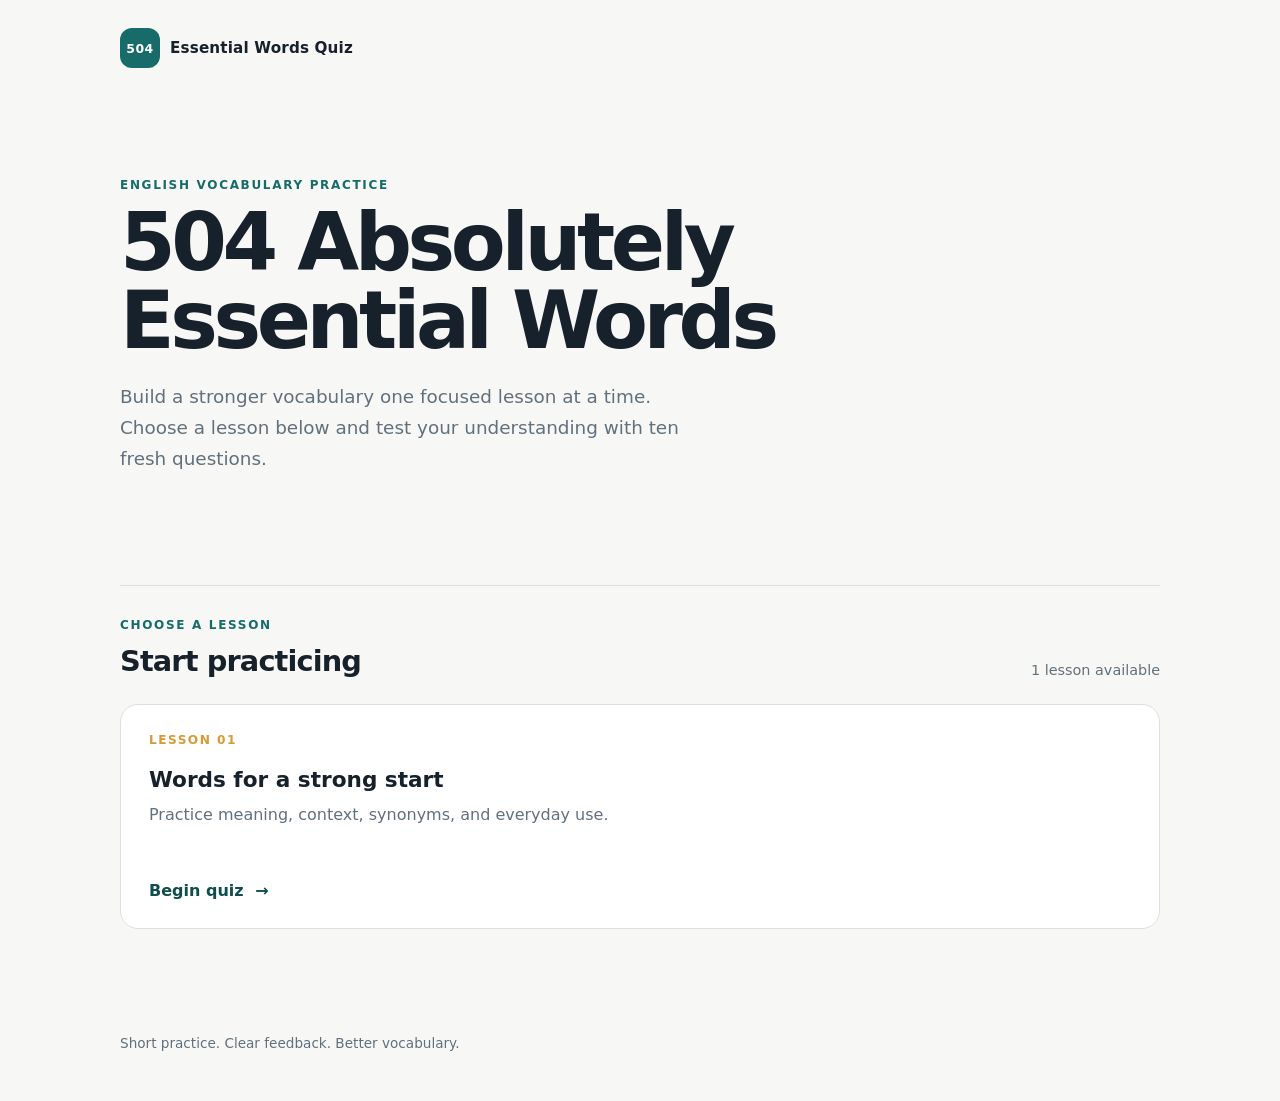
==== index.html @ dcb58831 "Add initial lesson files for vocabulary quiz application" ====
<!doctype html>
<html lang="en">
<head>
  <meta charset="utf-8">
  <meta name="viewport" content="width=device-width, initial-scale=1">
  <meta name="description" content="Practice essential English vocabulary with short, focused quizzes.">
  <title>Essential Words Quiz</title>
  <link rel="stylesheet" href="css/quiz.css">
</head>
<body>
  <main class="site-shell home-shell">
    <header class="site-header">
      <a class="brand" href="index.html" aria-label="Essential Words Quiz home">
        <span class="brand-mark" aria-hidden="true">504</span>
        <span>Essential Words Quiz</span>
      </a>
    </header>

    <section class="hero" aria-labelledby="page-title">
      <p class="eyebrow">English vocabulary practice</p>
      <h1 id="page-title">504 Absolutely Essential Words</h1>
      <p class="hero-copy">Build a stronger vocabulary one focused lesson at a time. Choose a lesson below and test your understanding with ten fresh questions.</p>
    </section>

    <section class="lesson-section" aria-labelledby="lessons-title">
      <div class="section-heading">
        <div>
          <p class="eyebrow">Choose a lesson</p>
          <h2 id="lessons-title">Start practicing</h2>
        </div>
        <span class="lesson-count">1 lesson available</span>
      </div>

      <div class="lesson-grid">
        <a class="lesson-card" href="quiz.html?lesson=1">
          <span class="lesson-number">Lesson 01</span>
          <h3>Words for a strong start</h3>
          <p>Practice meaning, context, synonyms, and everyday use.</p>
          <span class="card-link">Begin quiz <span aria-hidden="true">→</span></span>
        </a>
      </div>
    </section>

    <footer class="site-footer">
      <p>Short practice. Clear feedback. Better vocabulary.</p>
    </footer>
  </main>
</body>
</html>
---- css/quiz.css ----
:root {
  --ink: #17212b;
  --muted: #61707d;
  --paper: #f7f8f5;
  --card: #ffffff;
  --line: #d9e1e4;
  --accent: #176b68;
  --accent-dark: #0e4e4c;
  --accent-soft: #e4f1ef;
  --gold: #d79a34;
  --success: #176b48;
  --success-soft: #e7f5ed;
  --error: #a64138;
  --error-soft: #fbeceb;
  font-family: Inter, ui-sans-serif, system-ui, -apple-system, BlinkMacSystemFont, "Segoe UI", sans-serif;
  color: var(--ink);
  background: var(--paper);
}

* { box-sizing: border-box; }
body { margin: 0; min-width: 320px; background: var(--paper); }
a { color: inherit; }
.site-shell { width: min(100% - 40px, 1040px); margin: 0 auto; }
.site-header { display: flex; align-items: center; justify-content: space-between; padding: 28px 0; }
.brand { display: inline-flex; align-items: center; gap: 10px; color: var(--ink); font-size: .95rem; font-weight: 750; letter-spacing: .01em; text-decoration: none; }
.brand-mark { display: grid; width: 40px; height: 40px; place-items: center; border-radius: 12px; color: #fff; background: var(--accent); font-size: .78rem; letter-spacing: .04em; }
.back-link { color: var(--muted); font-size: .9rem; text-decoration: none; }
.back-link:hover, .back-link:focus-visible { color: var(--accent-dark); text-decoration: underline; }
.hero { max-width: 720px; padding: 82px 0 92px; }
.eyebrow { margin: 0 0 12px; color: var(--accent); font-size: .75rem; font-weight: 800; letter-spacing: .14em; text-transform: uppercase; }
h1, h2, h3, p { margin-top: 0; }
h1 { margin-bottom: 20px; font-size: clamp(2.4rem, 7vw, 5rem); letter-spacing: -.055em; line-height: .98; }
.hero-copy { max-width: 590px; color: var(--muted); font-size: 1.15rem; line-height: 1.7; }
.lesson-section { padding: 32px 0 84px; border-top: 1px solid var(--line); }
.section-heading { display: flex; align-items: end; justify-content: space-between; gap: 20px; margin-bottom: 26px; }
.section-heading h2 { margin-bottom: 0; font-size: 1.8rem; letter-spacing: -.03em; }
.lesson-count { color: var(--muted); font-size: .9rem; }
.lesson-grid { display: grid; grid-template-columns: repeat(auto-fit, minmax(250px, 1fr)); gap: 18px; }
.lesson-card { min-height: 225px; display: flex; flex-direction: column; padding: 28px; border: 1px solid var(--line); border-radius: 18px; background: var(--card); text-decoration: none; transition: border-color .2s ease, box-shadow .2s ease, transform .2s ease; }
.lesson-card:hover, .lesson-card:focus-visible { border-color: var(--accent); box-shadow: 0 12px 30px rgba(23, 33, 43, .08); transform: translateY(-2px); }
.lesson-number { color: var(--gold); font-size: .76rem; font-weight: 800; letter-spacing: .12em; text-transform: uppercase; }
.lesson-card h3 { margin: 20px 0 10px; font-size: 1.35rem; }
.lesson-card p { color: var(--muted); line-height: 1.6; }
.card-link { margin-top: auto; color: var(--accent-dark); font-weight: 750; }
.card-link span { display: inline-block; margin-left: 6px; transition: transform .2s ease; }
.lesson-card:hover .card-link span { transform: translateX(4px); }
.site-footer { padding: 22px 0 36px; color: var(--muted); font-size: .85rem; }
.quiz-shell { max-width: 780px; }
.quiz-intro { padding: 55px 0 34px; }
.quiz-intro h1 { margin-bottom: 12px; font-size: clamp(2rem, 5vw, 3.4rem); }
.quiz-intro p:last-child { margin-bottom: 0; color: var(--muted); line-height: 1.6; }
.quiz-card, .result-card { padding: clamp(24px, 5vw, 48px); border: 1px solid var(--line); border-radius: 22px; background: var(--card); box-shadow: 0 16px 40px rgba(23, 33, 43, .06); }
.quiz-meta { display: flex; justify-content: space-between; gap: 16px; color: var(--accent-dark); font-size: .85rem; font-weight: 800; }
.attempt-note { color: var(--muted); font-weight: 500; }
.progress-track { height: 6px; margin: 18px 0 48px; overflow: hidden; border-radius: 8px; background: #e7edef; }
.progress-bar { width: 10%; height: 100%; border-radius: inherit; background: var(--accent); transition: width .25s ease; }
.question-number { margin-bottom: 12px; color: var(--gold); font-size: .75rem; font-weight: 800; letter-spacing: .12em; text-transform: uppercase; }
.question-area h2 { max-width: 660px; margin-bottom: 28px; font-size: clamp(1.35rem, 3vw, 1.85rem); letter-spacing: -.025em; line-height: 1.3; }
.choices { display: grid; gap: 12px; }
.choice { width: 100%; display: flex; align-items: center; gap: 14px; padding: 15px 17px; border: 2px solid var(--line); border-radius: 12px; color: var(--ink); background: #fff; cursor: pointer; font: inherit; text-align: left; transition: border-color .15s ease, background .15s ease; }
.choice:hover:not(:disabled), .choice:focus-visible:not(:disabled) { border-color: var(--accent); background: #f6fbfa; }
.choice:disabled { cursor: default; }
.choice-marker { flex: 0 0 30px; display: grid; width: 30px; height: 30px; place-items: center; border: 1px solid #b8c5ca; border-radius: 50%; color: var(--muted); font-size: .82rem; font-weight: 800; }
.choice.is-selected { border-color: var(--accent); background: var(--accent-soft); }
.choice.is-correct { border-color: var(--success); background: var(--success-soft); }
.choice.is-correct .choice-marker { border-color: var(--success); color: var(--success); }
.choice.is-incorrect { border-color: var(--error); background: var(--error-soft); }
.choice.is-incorrect .choice-marker { border-color: var(--error); color: var(--error); }
.feedback { margin-top: 26px; padding: 18px 20px; border-left: 4px solid var(--accent); border-radius: 8px; background: #f4f8f7; line-height: 1.6; }
.feedback.is-correct { border-color: var(--success); background: var(--success-soft); }
.feedback.is-incorrect { border-color: var(--error); background: var(--error-soft); }
.feedback-title { margin: 0 0 7px; font-weight: 850; }
.feedback p { margin-bottom: 6px; }
.feedback p:last-child { margin-bottom: 0; }
.example-label { color: var(--muted); font-size: .9rem; }
.button { border: 0; border-radius: 10px; padding: 13px 20px; font: inherit; font-weight: 800; cursor: pointer; }
.button-primary { color: #fff; background: var(--accent); }
.button-primary:hover, .button-primary:focus-visible { background: var(--accent-dark); }
.next-button { margin-top: 24px; }
.result-card { margin: 20px 0 84px; text-align: center; }
.result-card h1 { margin-bottom: 28px; font-size: clamp(2.2rem, 6vw, 4rem); }
.score-display { padding: 24px; border-radius: 14px; background: var(--accent-soft); }
.score-display p { margin: 0; }
#correct-count { color: var(--accent-dark); font-weight: 800; }
#score-percent { margin-top: 7px; font-size: 2rem; font-weight: 850; }
#result-message { margin: 25px auto; max-width: 430px; color: var(--muted); line-height: 1.6; }
.noscript-message { margin: 30px 0; padding: 18px; border-radius: 10px; background: var(--error-soft); }
[hidden] { display: none !important; }
:focus-visible { outline: 3px solid var(--gold); outline-offset: 3px; }
@media (max-width: 580px) {
  .site-shell { width: min(100% - 28px, 1040px); }
  .site-header { padding: 18px 0; }
  .brand { font-size: .85rem; }
  .brand-mark { width: 34px; height: 34px; border-radius: 10px; }
  .hero { padding: 58px 0 65px; }
  .hero-copy { font-size: 1rem; }
  .section-heading { display: block; }
  .lesson-count { display: block; margin-top: 12px; }
  .quiz-intro { padding: 38px 0 25px; }
  .quiz-card, .result-card { padding: 22px 18px; border-radius: 16px; }
  .quiz-meta { align-items: start; flex-direction: column; gap: 7px; }
  .progress-track { margin-bottom: 34px; }
}
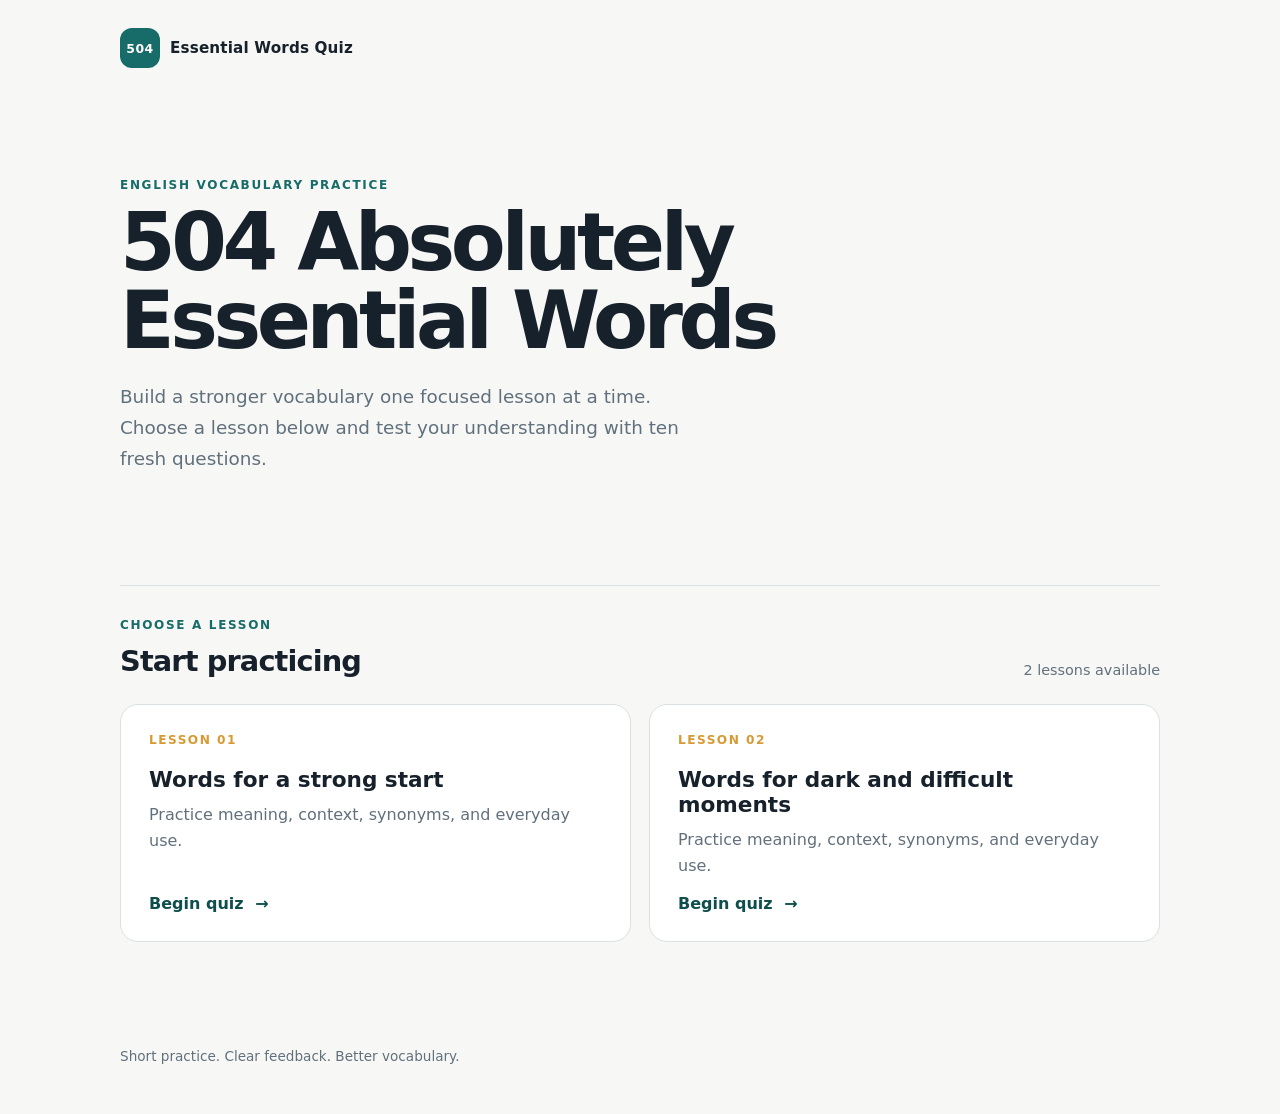
==== commit 6233ff82: "Add lesson 02" ====
--- a/index.html
+++ b/index.html
@@ -28,13 +28,20 @@
           <p class="eyebrow">Choose a lesson</p>
           <h2 id="lessons-title">Start practicing</h2>
         </div>
-        <span class="lesson-count">1 lesson available</span>
+        <span class="lesson-count">2 lessons available</span>
       </div>
 
       <div class="lesson-grid">
         <a class="lesson-card" href="quiz.html?lesson=1">
           <span class="lesson-number">Lesson 01</span>
           <h3>Words for a strong start</h3>
+          <p>Practice meaning, context, synonyms, and everyday use.</p>
+          <span class="card-link">Begin quiz <span aria-hidden="true">→</span></span>
+        </a>
+
+        <a class="lesson-card" href="quiz.html?lesson=2">
+          <span class="lesson-number">Lesson 02</span>
+          <h3>Words for dark and difficult moments</h3>
           <p>Practice meaning, context, synonyms, and everyday use.</p>
           <span class="card-link">Begin quiz <span aria-hidden="true">→</span></span>
         </a>
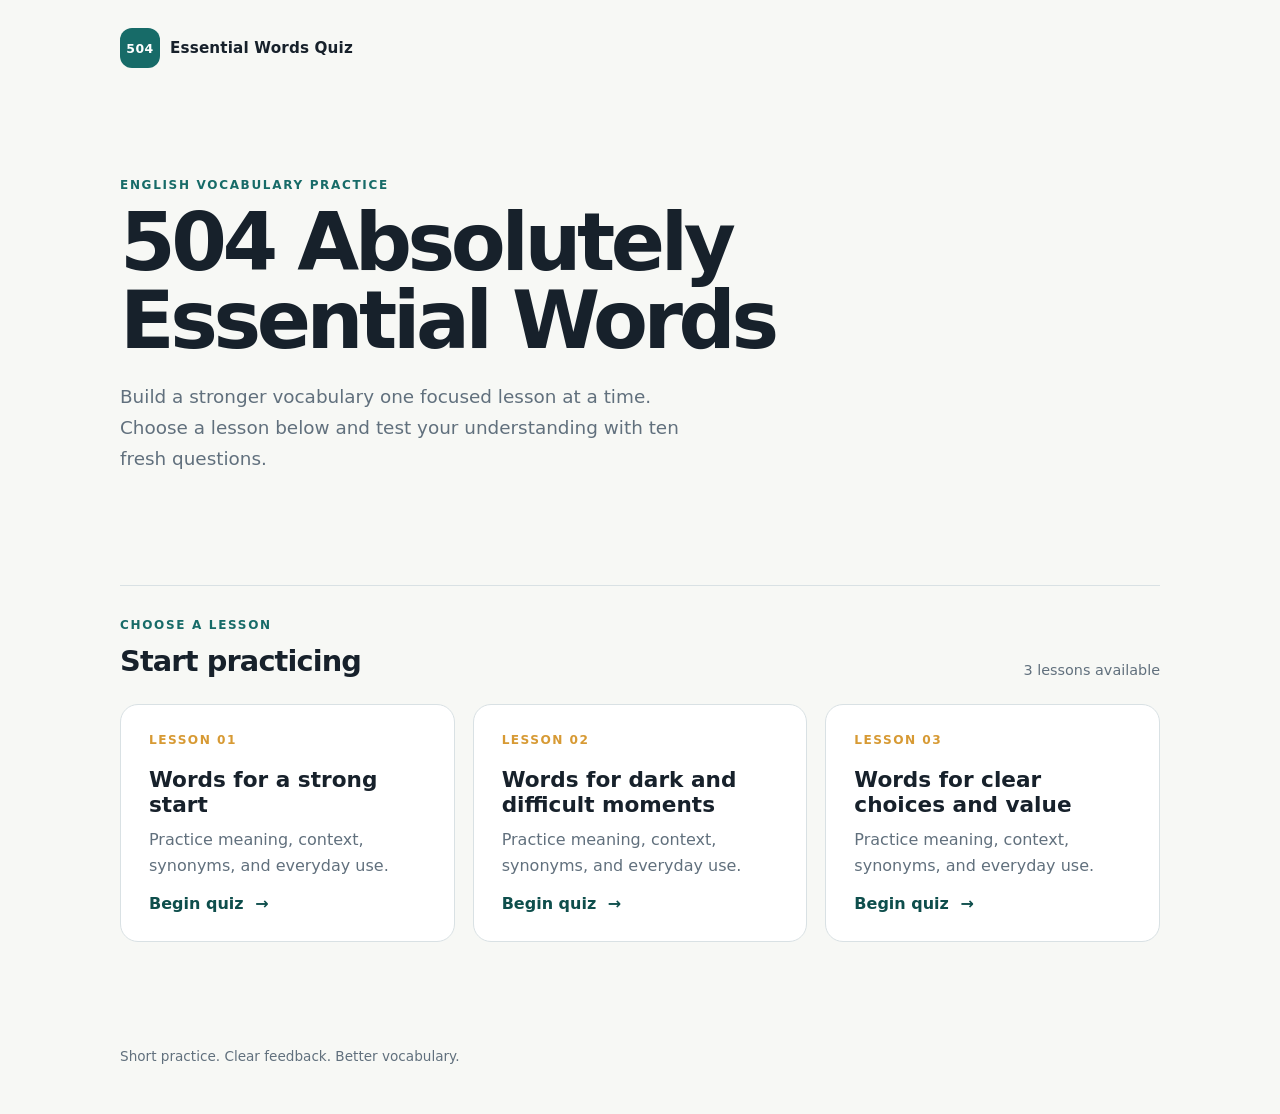
==== commit 38a53077: "Add lessons 03" ====
--- a/index.html
+++ b/index.html
@@ -28,7 +28,7 @@
           <p class="eyebrow">Choose a lesson</p>
           <h2 id="lessons-title">Start practicing</h2>
         </div>
-        <span class="lesson-count">2 lessons available</span>
+        <span class="lesson-count">3 lessons available</span>
       </div>
 
       <div class="lesson-grid">
@@ -45,6 +45,13 @@
           <p>Practice meaning, context, synonyms, and everyday use.</p>
           <span class="card-link">Begin quiz <span aria-hidden="true">→</span></span>
         </a>
+
+        <a class="lesson-card" href="quiz.html?lesson=3">
+          <span class="lesson-number">Lesson 03</span>
+          <h3>Words for clear choices and value</h3>
+          <p>Practice meaning, context, synonyms, and everyday use.</p>
+          <span class="card-link">Begin quiz <span aria-hidden="true">→</span></span>
+        </a>
       </div>
     </section>
 
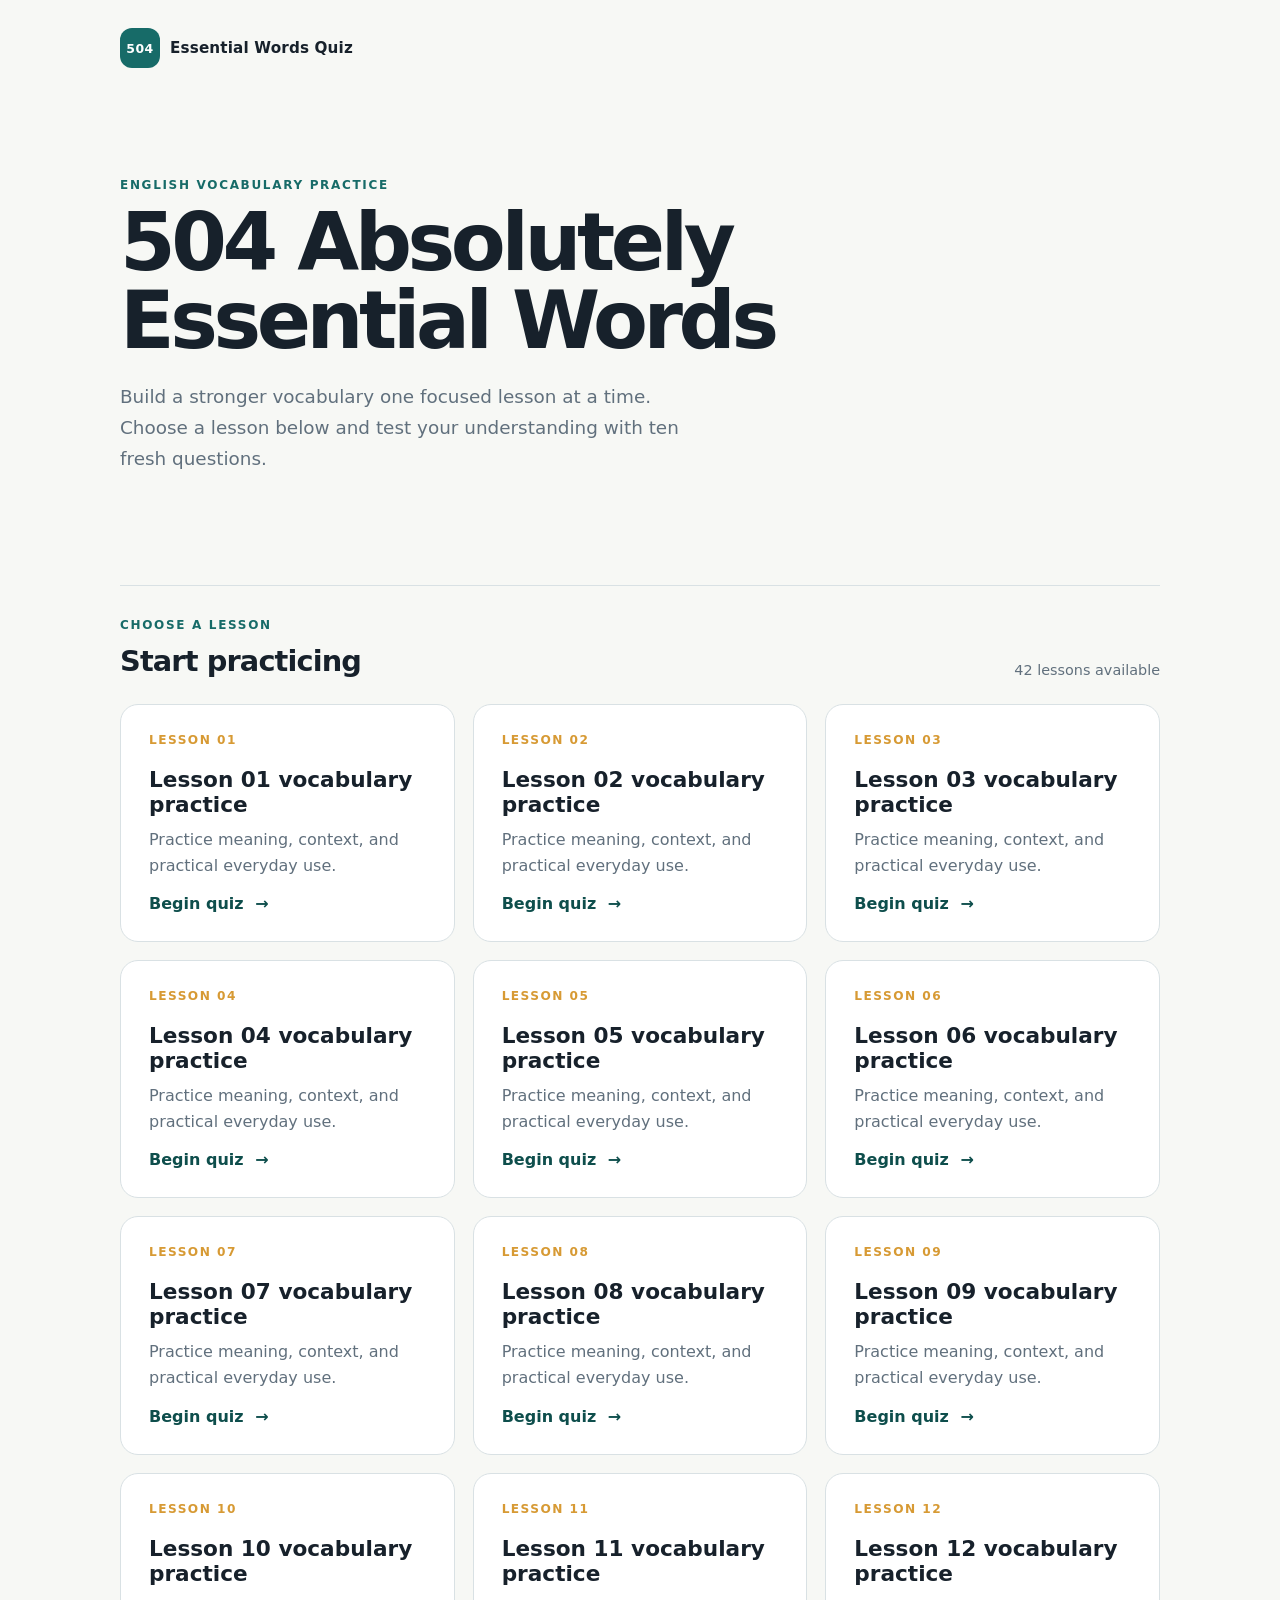
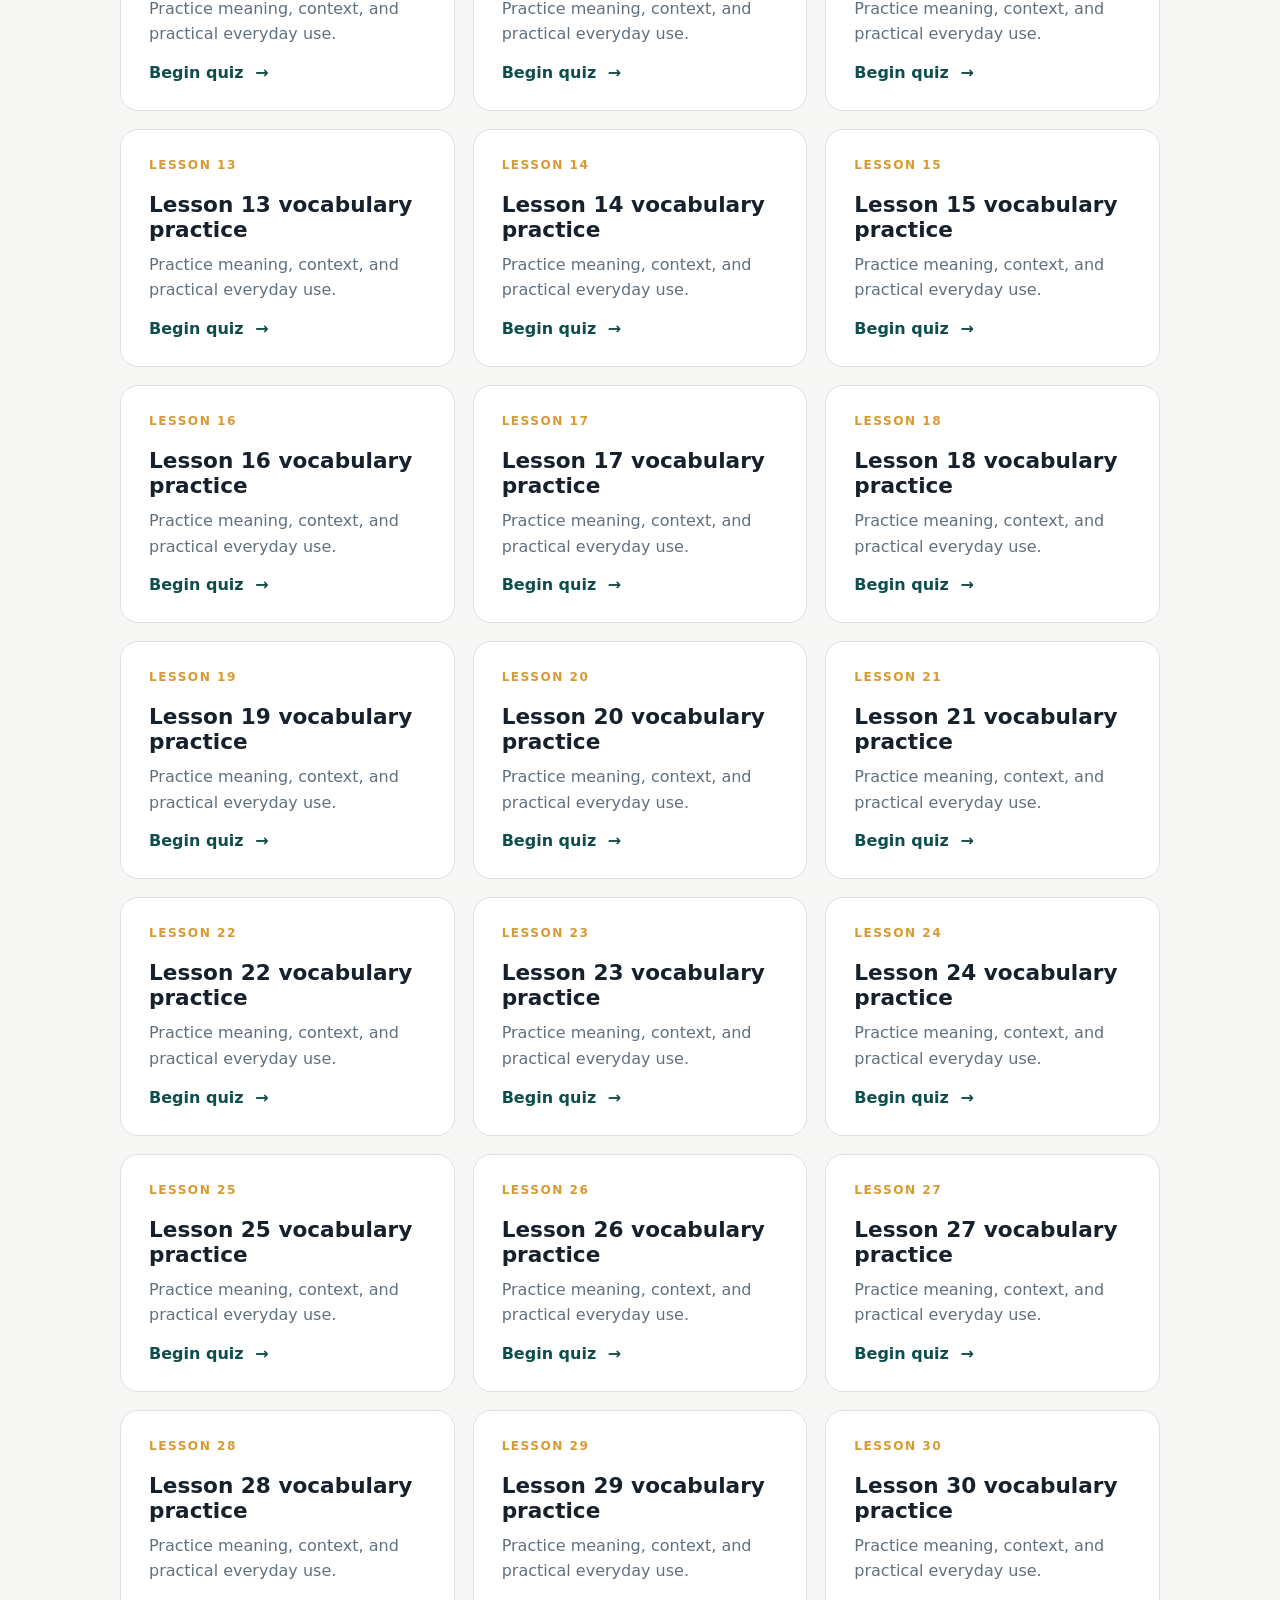
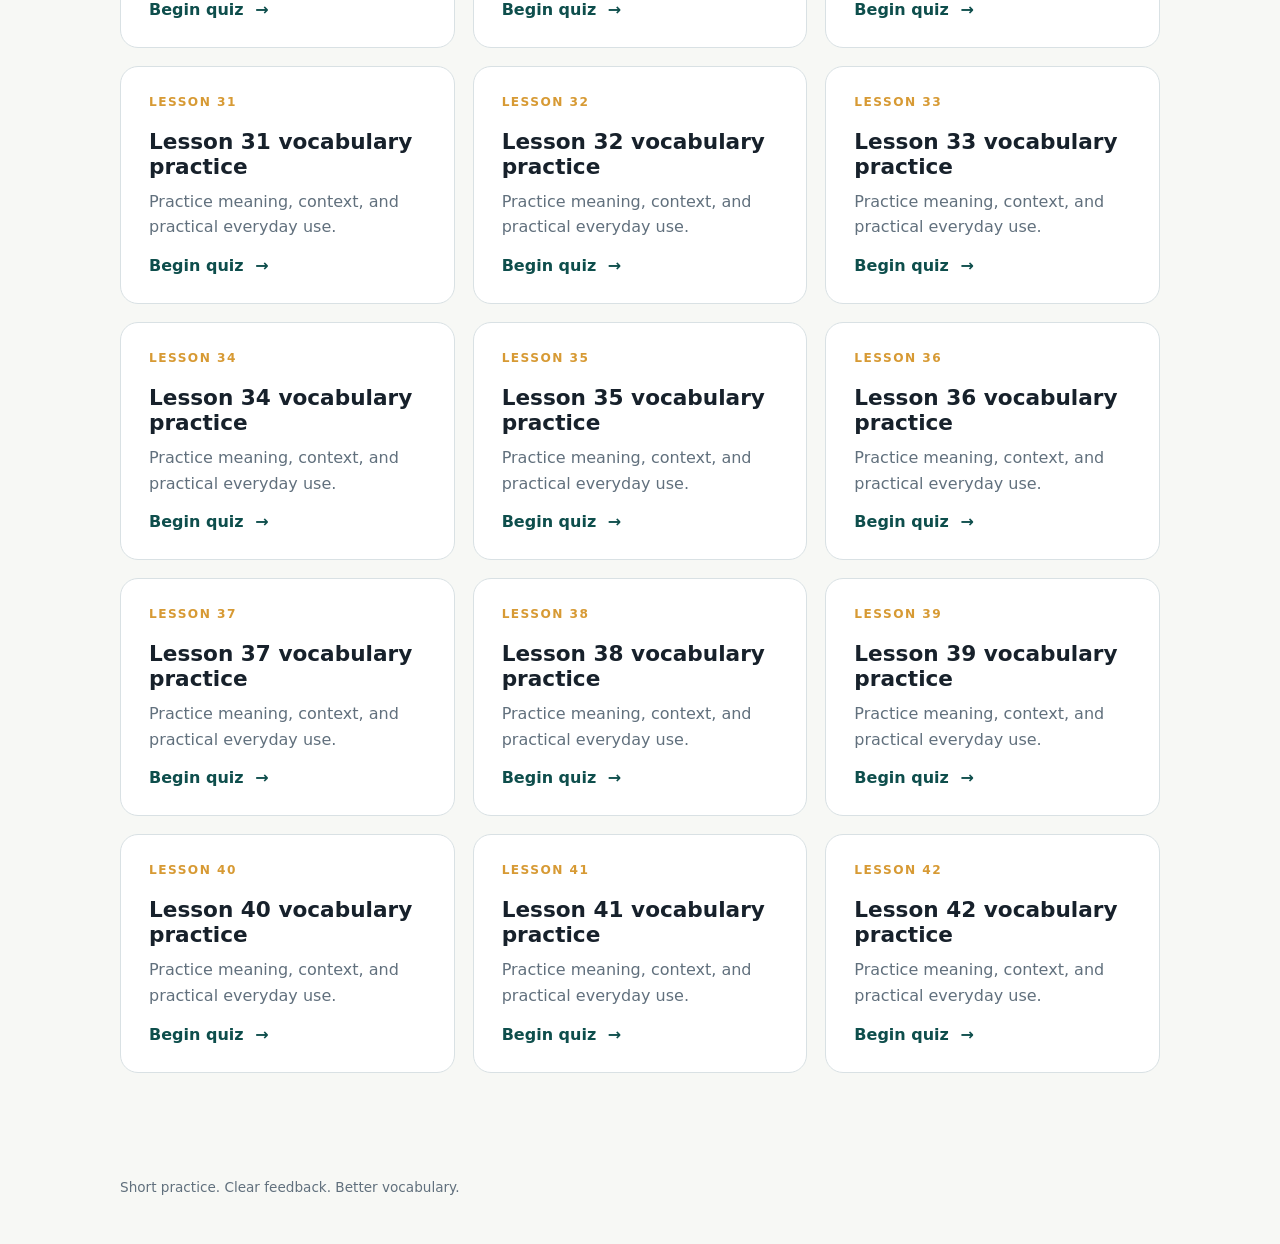
==== commit f363e064: "lessons 04 to 42" ====
--- a/index.html
+++ b/index.html
@@ -28,30 +28,20 @@
           <p class="eyebrow">Choose a lesson</p>
           <h2 id="lessons-title">Start practicing</h2>
         </div>
-        <span class="lesson-count">3 lessons available</span>
+        <span class="lesson-count">42 lessons available</span>
       </div>
 
       <div class="lesson-grid">
-        <a class="lesson-card" href="quiz.html?lesson=1">
-          <span class="lesson-number">Lesson 01</span>
-          <h3>Words for a strong start</h3>
-          <p>Practice meaning, context, synonyms, and everyday use.</p>
-          <span class="card-link">Begin quiz <span aria-hidden="true">→</span></span>
-        </a>
-
-        <a class="lesson-card" href="quiz.html?lesson=2">
-          <span class="lesson-number">Lesson 02</span>
-          <h3>Words for dark and difficult moments</h3>
-          <p>Practice meaning, context, synonyms, and everyday use.</p>
-          <span class="card-link">Begin quiz <span aria-hidden="true">→</span></span>
-        </a>
-
-        <a class="lesson-card" href="quiz.html?lesson=3">
-          <span class="lesson-number">Lesson 03</span>
-          <h3>Words for clear choices and value</h3>
-          <p>Practice meaning, context, synonyms, and everyday use.</p>
-          <span class="card-link">Begin quiz <span aria-hidden="true">→</span></span>
-        </a>
+        <script>
+          for (var lessonNumber = 1; lessonNumber <= 42; lessonNumber += 1) {
+            var paddedLesson = String(lessonNumber).padStart(2, "0");
+            document.write('<a class="lesson-card" href="quiz.html?lesson=' + lessonNumber + '">' +
+              '<span class="lesson-number">Lesson ' + paddedLesson + '</span>' +
+              '<h3>Lesson ' + paddedLesson + ' vocabulary practice</h3>' +
+              '<p>Practice meaning, context, and practical everyday use.</p>' +
+              '<span class="card-link">Begin quiz <span aria-hidden="true">→</span></span></a>');
+          }
+        </script>
       </div>
     </section>
 
